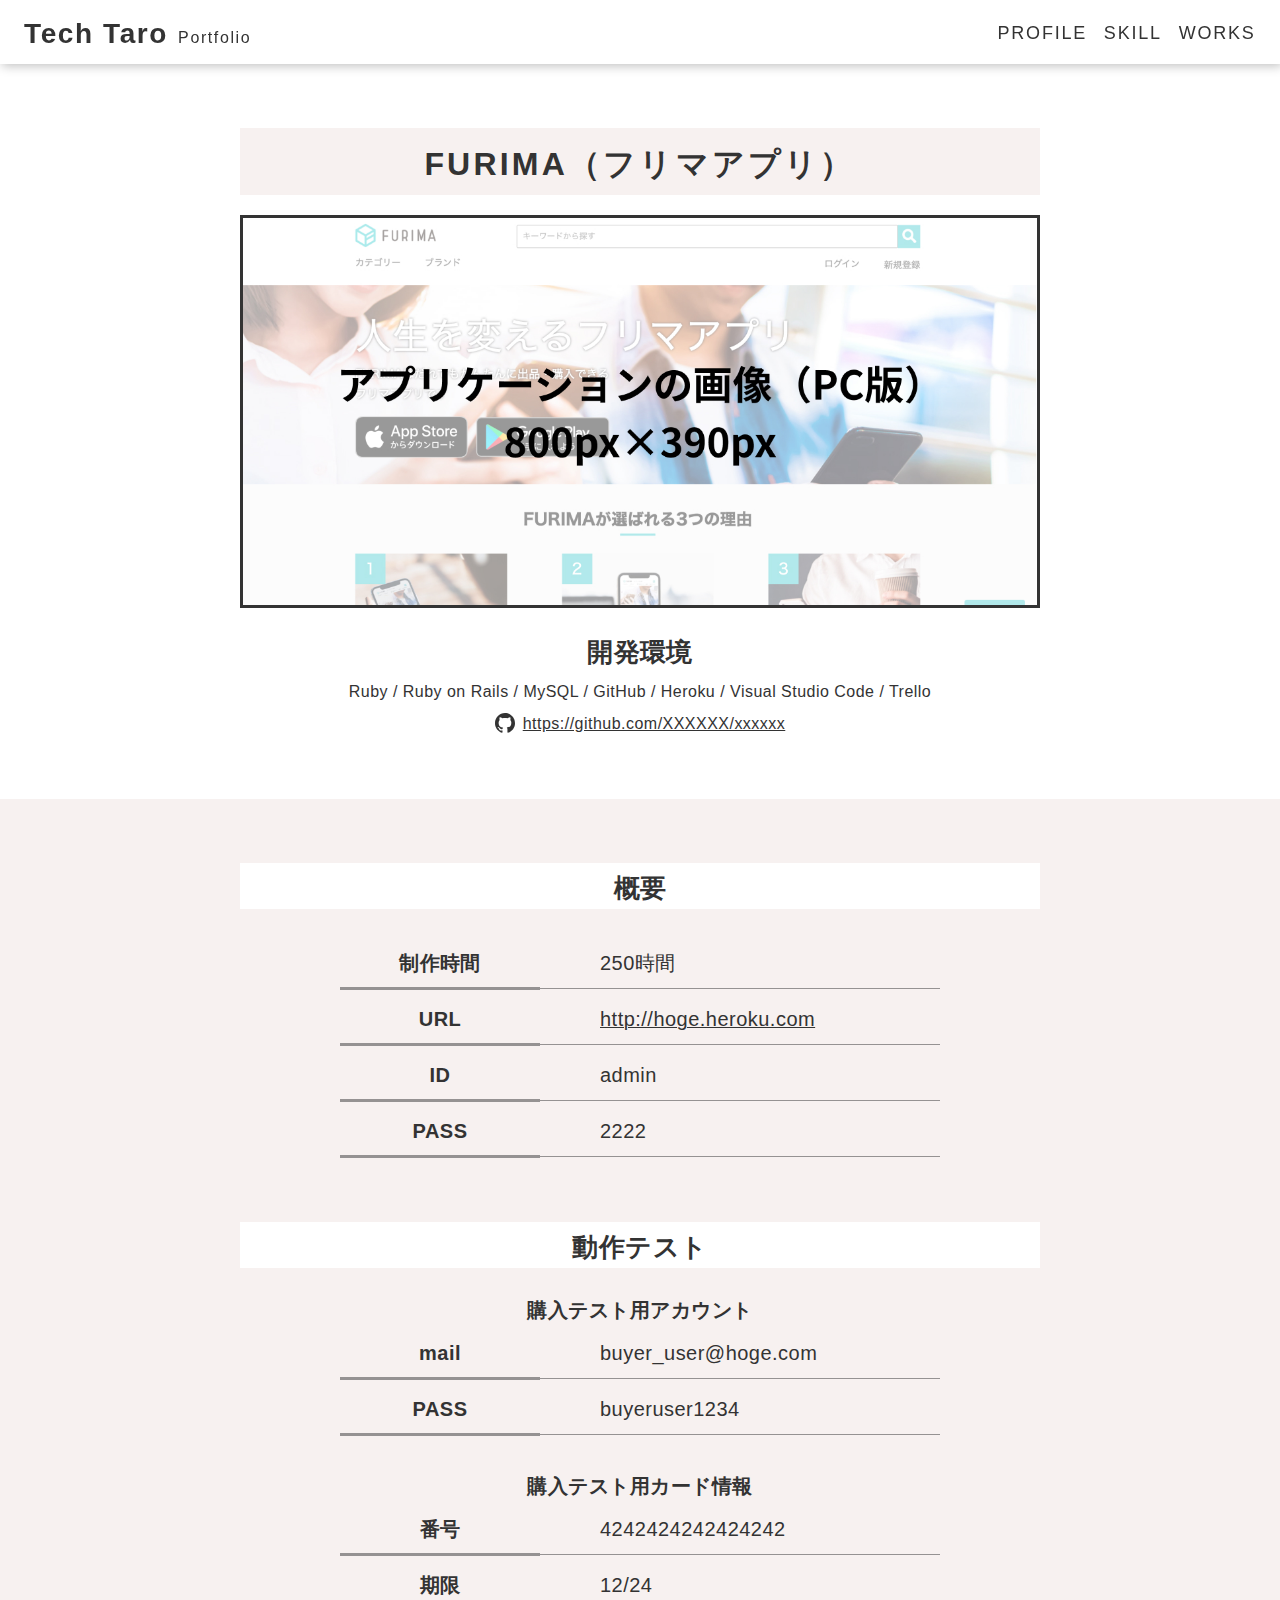
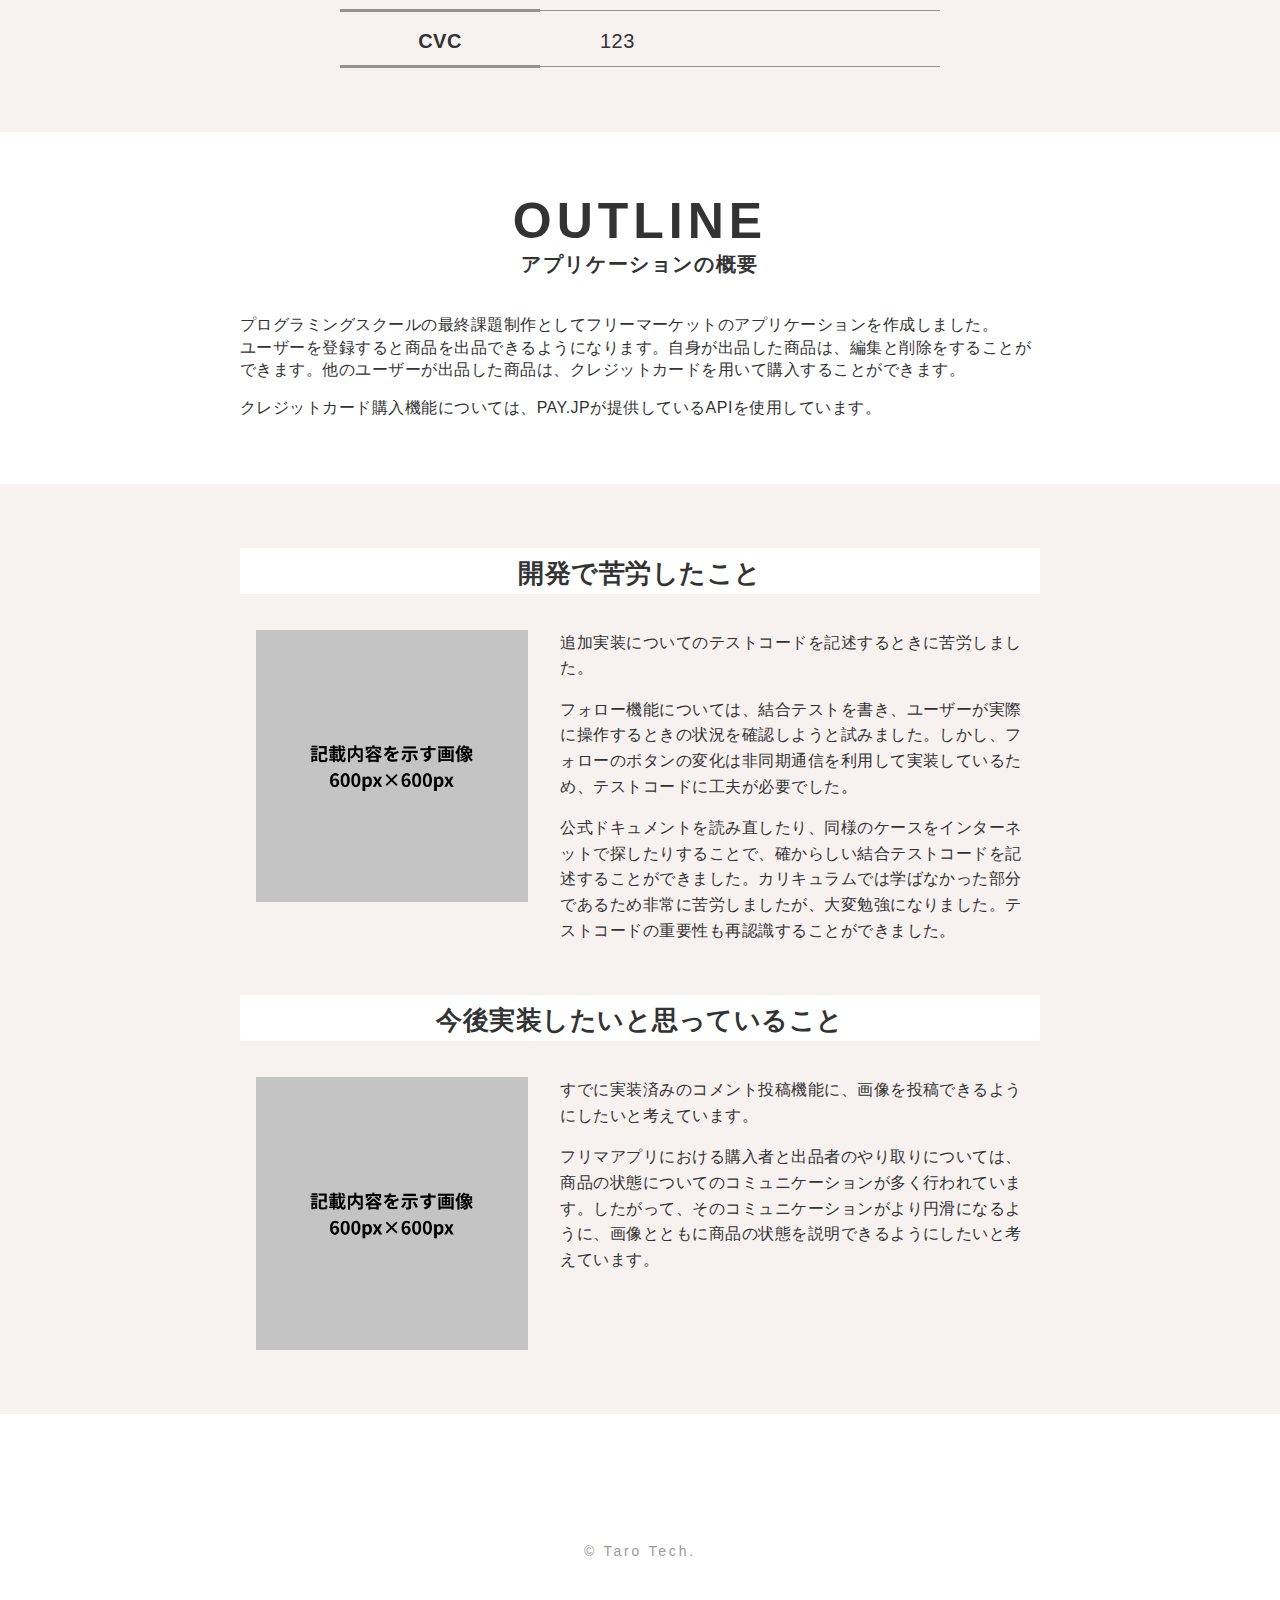
==== works/01.html @ 16faa187 "push" ====
<!DOCTYPE html>
<html>
  <head>
    <meta charset="utf-8">
    <!-- 記載番号：2 -->
    <title>FURIMA（フリマアプリ）</title>
    <meta name="viewport" content="width=device-width, initial-scale=1.0">
    <link rel="stylesheet" href="../css/style.css" />
  </head>
  <body class="p-work">
    <header id="header" class="header">
      <div class="header__logo">
          <h1>
            <a href="../">
              <!-- 記載番号：1 -->
              <span class="header__logo-title">Tech Taro</span>
              <span class="header__logo-sub">Portfolio</span>
            </a>
          </h1>
        </div>
        <div class="header__hamburger">
          <i></i>
        </div>
        <nav class="header__gnav">
          <ul class="header__gnav-list">
            <li class="header__gnav-item"><a href="../#a-profile">PROFILE</a></li>
            <li class="header__gnav-item"><a href="../#a-skill">SKILL</a></li>
            <li class="header__gnav-item"><a href="../#a-works">WORKS</a></li>
          </ul>
        </nav>
    </header>
    <main>
      <section class="p-work-firstview">
        <div class="section-inner">
          <!-- 記載番号：2（記載番号2は5行目にもあるので気をつけてください） -->
          <h2>FURIMA（フリマアプリ）</h2>
          <div class="p-work-firstview__pict obj-fit-img">
            <!-- images/01に配置した、FURIMAの画像（PC版）のパスを記載する -->
            <img src="../images/work/01/pict-work01-firstview_pc.jpg" class="show-pc">
            <!-- images/01に配置した、FURIMAの画像（SP版）のパスを記載する -->
            <img src="../images/work/01/pict-work01-firstview_sp.jpg" class="show-sp">
          </div>
          <div class="p-work-firstview__text-area">
            <h3 class="p-work-firstview__text-titile">開発環境</h3>
            <!-- 記載番号：3 -->
            <p class="p-work-firstview__text">Ruby / Ruby on Rails / MySQL / GitHub / Heroku / Visual Studio Code / Trello</p>
            <!-- 記載番号：4 -->
            <p class="p-work-firstview__text-link"><a href="__URL__" target="_blank">https://github.com/XXXXXX/xxxxxx</a></p>
          </div>
        </div>
      </section>
      <section class="p-work-summary">
        <div class="section-inner">
          <ul class="p-work-summary__list">
            <li class="p-work-summary__item">
              <h3>概要</h3>
              <table class="p-work-summary__item-table">
                <tr>
                  <th>制作時間</th>
                  <!-- 記載番号：5 -->
                  <td>250時間</td>
                </tr>
                <tr>
                  <th>URL</th>
                  <!-- 記載番号：6 -->
                  <td><a href="__URL__" target="_blank">http://hoge.heroku.com</a></td>
                </tr>
                <tr>
                  <th>ID</th>
                  <!-- 記載番号：7 -->
                  <td>admin</td>
                </tr>
                <tr>
                  <th>PASS</th>
                  <!-- 記載番号：8 -->
                  <td>2222</td>
                </tr>
              </table>
            </li>
            <li class="p-work-summary__item">
              <h3>動作テスト</h3>
              <h4>購入テスト用アカウント</h4>
              <table class="p-work-summary__item-table">
                <tr>
                  <th>mail</th>
                  <!-- 記載番号：9 -->
                  <td>buyer_user@hoge.com</td>
                </tr>
                <tr>
                  <th>PASS</th>
                  <!-- 記載番号：10 -->
                  <td>buyeruser1234</td>
                </tr>
              </table>
              <h4>購入テスト用カード情報</h4>
              <table class="p-work-summary__item-table">
                <tr>
                  <th>番号</th>
                  <!-- 記載番号：11 -->
                  <td>4242424242424242</td>
                </tr>
                <tr>
                  <th>期限</th>
                  <!-- 記載番号：12 -->
                  <td>12/24</td>
                </tr>
                <tr>
                  <th>CVC</th>
                  <!-- 記載番号：13 -->
                  <td>123</td>
                </tr>
              </table>
            </li>
          </ul>
        </div>
      </section>
      <section class="p-work-outline">
        <div class="section-inner">
          <div class="heading">
            <h2>OUTLINE<span>アプリケーションの概要</span></h2>
          </div>
          <div class="contents">
            <!-- 記載番号：14 -->
            <div class="p-work-outline__text">
              <p>
                プログラミングスクールの最終課題制作としてフリーマーケットのアプリケーションを作成しました。
                <br>
                ユーザーを登録すると商品を出品できるようになります。自身が出品した商品は、編集と削除をすることができます。他のユーザーが出品した商品は、クレジットカードを用いて購入することができます。
              </p>
              <p>
                クレジットカード購入機能については、PAY.JPが提供しているAPIを使用しています。
              </p>
            </div>
          </div>
        </div>
      </section>
      <section class="p-work-about">
        <div class="section-inner">
          <ul class="p-work-about__list">
            <li class="p-work-about__item">
              <h3>開発で苦労したこと</h3>
              <div class="p-work-about__item-block p-work-about__item-block-2column">
                <div class="p-work-about__item-block-pict obj-fit-img">
                  <!-- images/01に配置した、記載内容を表す画像のパスを記載する -->
                  <img src="../images/work/01/pict-work01-about-dammy.jpg">
                </div>
                <!-- 記載番号：15 -->
                <div class="p-work-about__item-block-text">
                  <p>
                    追加実装についてのテストコードを記述するときに苦労しました。
                  </p>
                  <p>
                    フォロー機能については、結合テストを書き、ユーザーが実際に操作するときの状況を確認しようと試みました。しかし、フォローのボタンの変化は非同期通信を利用して実装しているため、テストコードに工夫が必要でした。
                  </p>
                  <p>
                    公式ドキュメントを読み直したり、同様のケースをインターネットで探したりすることで、確からしい結合テストコードを記述することができました。カリキュラムでは学ばなかった部分であるため非常に苦労しましたが、大変勉強になりました。テストコードの重要性も再認識することができました。
                  </p>
                </div>
              </div>
            </li>
            <li class="p-work-about__item">
              <h3>今後実装したいと思っていること</h3>
              <div class="p-work-about__item-block p-work-about__item-block-2column">
                <div class="p-work-about__item-block-pict obj-fit-img">
                  <!-- images/01に配置した、記載内容を表す画像のパスを記載する -->
                  <img src="../images/work/01/pict-work01-about-dammy.jpg">
                </div>
                <!-- 記載番号：16 -->
                <div class="p-work-about__item-block-text">
                  <p>
                    すでに実装済みのコメント投稿機能に、画像を投稿できるようにしたいと考えています。
                  </p>
                  <p>
                    フリマアプリにおける購入者と出品者のやり取りについては、商品の状態についてのコミュニケーションが多く行われています。したがって、そのコミュニケーションがより円滑になるように、画像とともに商品の状態を説明できるようにしたいと考えています。
                  </p>
                </div>
              </div>
            </li>
          </ul>
        </div>
      </section>
      <section class="p-work-others">
        <div class="section-inner">

        </div>
      </section>
    </main>
    <!-- 記載番号：1 -->
    <footer id="footer" class="footer"><p>&copy; Taro Tech.</p></footer>
    <script src="https://cdn.jsdelivr.net/npm/jquery@3/dist/jquery.min.js"></script>
    <script type="text/javascript" src="../js/ofi.min.js"></script>
    <script type="text/javascript" src="../js/script.js"></script>
  </body>
</html>
---- css/style.css ----
html,body,div,span,applet,object,iframe,h1,h2,h3,h4,h5,h6,p,blockquote,pre,a,abbr,acronym,address,big,cite,code,del,dfn,em,img,ins,kbd,q,s,samp,small,strike,strong,sub,sup,tt,var,b,u,i,center,dl,dt,dd,ol,ul,li,fieldset,form,label,legend,table,caption,tbody,tfoot,thead,tr,th,td,article,aside,canvas,details,embed,figure,figcaption,footer,header,hgroup,menu,nav,output,ruby,section,summary,time,mark,audio,video{margin:0;padding:0;border:0;font-size:100%;font:inherit;vertical-align:baseline}article,aside,details,figcaption,figure,footer,header,hgroup,menu,nav,section{display:block}body{line-height:1}ol,ul{list-style:none}blockquote,q{quotes:none}blockquote:before,blockquote:after,q:before,q:after{content:'';content:none}table{border-collapse:collapse;border-spacing:0}*,::before,::after{-webkit-box-sizing:border-box;box-sizing:border-box;background-repeat:no-repeat}::before,::after{text-decoration:inherit;vertical-align:inherit}html{cursor:default;line-height:1.5;-moz-tab-size:4;-o-tab-size:4;tab-size:4;-webkit-tap-highlight-color:transparent;-ms-text-size-adjust:100%;-webkit-text-size-adjust:100%;word-break:break-word}body{margin:0}h1{font-size:2em;margin:0.67em 0}dl dl,dl ol,dl ul,ol dl,ul dl{margin:0}ol ol,ol ul,ul ol,ul ul{margin:0}hr{color:inherit;height:0;overflow:visible}main{display:block}nav ol,nav ul{list-style:none;padding:0}pre{font-family:monospace, monospace;font-size:1em;overflow:auto;-ms-overflow-style:scrollbar}a{background-color:transparent}abbr[title]{text-decoration:underline;-webkit-text-decoration:underline dotted;text-decoration:underline dotted}b,strong{font-weight:bolder}code,kbd,samp{font-family:monospace, monospace;font-size:1em}small{font-size:80%}audio,canvas,iframe,img,svg,video{vertical-align:middle}audio,video{display:inline-block}audio:not([controls]){display:none;height:0}iframe{border-style:none}img{border-style:none}svg:not([fill]){fill:currentColor}svg:not(:root){overflow:hidden}table{border-collapse:collapse;border-color:inherit;text-indent:0}button,input,select{margin:0}button{overflow:visible;text-transform:none}button,[type="button"],[type="reset"],[type="submit"]{-webkit-appearance:button}fieldset{border:1px solid #a0a0a0;padding:0.35em 0.75em 0.625em}input{overflow:visible}legend{color:inherit;display:table;max-width:100%;white-space:normal}progress{display:inline-block;vertical-align:baseline}select{text-transform:none}textarea{margin:0;overflow:auto;resize:vertical;resize:block}[type="checkbox"],[type="radio"]{padding:0}[type="search"]{-webkit-appearance:textfield;outline-offset:-2px}::-webkit-inner-spin-button,::-webkit-outer-spin-button{height:auto}::-webkit-input-placeholder{color:inherit;opacity:0.54}::-webkit-search-decoration{-webkit-appearance:none}::-webkit-file-upload-button{-webkit-appearance:button;font:inherit}::-moz-focus-inner{border-style:none;padding:0}:-moz-focusring{outline:1px dotted ButtonText}:-moz-ui-invalid{box-shadow:none}details{display:block}dialog{background-color:white;border:solid;color:black;display:block;height:-moz-fit-content;height:-webkit-fit-content;height:fit-content;left:0;margin:auto;padding:1em;position:absolute;right:0;width:-moz-fit-content;width:-webkit-fit-content;width:fit-content}dialog:not([open]){display:none}summary{display:list-item}canvas{display:inline-block}template{display:none}a,area,button,input,label,select,summary,textarea,[tabindex]{-ms-touch-action:manipulation}[hidden]{display:none}[aria-busy="true"]{cursor:progress}[aria-controls]{cursor:pointer}[aria-disabled="true"],[disabled]{cursor:not-allowed}[aria-hidden="false"][hidden]{display:initial}[aria-hidden="false"][hidden]:not(:focus){clip:rect(0, 0, 0, 0);position:absolute}html{text-rendering:optimizeLegibility;height:100%;-webkit-box-sizing:border-box;box-sizing:border-box;font-size:62.5%}body{font-family:"Avenir","ヒラギノ角ゴ Pro","Hiragino Kaku Gothic Pro","Meiryo UI","メイリオ",Meiryo,"ＭＳ Ｐゴシック","MS PGothic",sans-serif;font-size:1.6rem;font-weight:400;line-height:1.4;letter-spacing:.03em;color:#333}a{text-decoration:underline;color:#333;-webkit-transition:.2s;transition:.2s}a:hover,a:active,a:focus{text-decoration:none}img{width:100%}img[src*="_pc"]{display:block;width:100%}@media screen and (max-width: 599px){img[src*="_pc"]{display:none}}img[src*="_sp"]{display:none}@media screen and (max-width: 599px){img[src*="_sp"]{display:block;width:100%}}.show-pc{display:block !important}@media screen and (max-width: 599px){.show-pc{display:none !important}}.show-sp{display:none !important}@media screen and (max-width: 599px){.show-sp{display:block !important}}section{padding:64px 3%}@media screen and (max-width: 599px){section{padding:40px 5%}}section:nth-of-type(2n){background-color:#F7F1F0}.section-inner{width:100%;max-width:800px;margin:0 auto}.heading h2{font-size:5rem;font-weight:800;text-align:center;letter-spacing:.1em;line-height:1}@media screen and (max-width: 599px){.heading h2{font-size:3rem}}.heading h2 span{display:block;margin:8px 0 0 0;font-size:2rem;letter-spacing:.08em;line-height:1}@media screen and (max-width: 599px){.heading h2 span{font-size:1.2rem}}.contents{margin:40px 0 0 0}@media screen and (max-width: 599px){.contents{margin:24px 0 0 0}}.bg-primary-color{background-color:#F7F1F0}.button{display:inline-block;position:relative;width:100%;max-width:240px;margin:0 auto;padding:.6em 3em .6em 2.5em;background:#333;border:0;border-radius:100px;text-align:center;color:#fff;font-size:2rem;font-weight:700;letter-spacing:.15em;line-height:1;text-decoration:none;-webkit-transition:.2s;transition:.2s;cursor:pointer}@media screen and (max-width: 767px){.button{padding:.6em 3em .6em 2.5em}}.button:after{content:"";position:absolute;top:50%;right:1.8em;width:.6em;height:.6em;border-top:4px solid #fff;border-right:4px solid #fff;-webkit-transition:.2s;transition:.2s;-webkit-transform:translateY(-50%) rotate(45deg);-ms-transform:translateY(-50%) rotate(45deg);transform:translateY(-50%) rotate(45deg)}.button:hover{opacity:.8}.button:hover:after{right:1.6em}.obj-fit-img img{font-family:"object-fit:cover";-o-object-fit:cover;object-fit:cover}.header{position:fixed;width:100%;padding:20px 24px 16px;background:rgba(255,255,255,0.7);-webkit-box-shadow:2px 2px 10px rgba(0,0,0,0.25);box-shadow:2px 2px 10px rgba(0,0,0,0.25);z-index:100;display:-webkit-box;display:-ms-flexbox;display:flex;-webkit-box-pack:justify;-ms-flex-pack:justify;justify-content:space-between;-webkit-box-align:center;-ms-flex-align:center;align-items:center}.header__logo h1{font-size:1.6rem;font-weight:400;letter-spacing:.1em;line-height:1;margin:0}.header__logo h1 a{text-decoration:none;-webkit-transition:.2s;transition:.2s}.header__logo h1 a:hover{opacity:.8}.header__logo-title{font-size:2.8rem;font-weight:900}@media screen and (max-width: 599px){.header__logo-title{font-size:2.4rem}}.header__logo-sub{margin:0 0 0 4px}@media screen and (max-width: 599px){.header__logo-sub{font-size:1.4rem}}@media screen and (max-width: 599px){.header__gnav{position:absolute;top:0;left:50%;-webkit-transform:translateX(-50%);-ms-transform:translateX(-50%);transform:translateX(-50%);width:100vw;height:100vh;background:#fff;z-index:110;opacity:0;-webkit-transition:visibility 0.5s, opacity 0.5s;transition:visibility 0.5s, opacity 0.5s;visibility:hidden}}.header__gnav-list{display:-webkit-box;display:-ms-flexbox;display:flex}@media screen and (max-width: 599px){.header__gnav-list{-ms-flex-wrap:wrap;flex-wrap:wrap}}@media screen and (max-width: 599px){.header__gnav-item{width:100%;margin:80px 0 0 0;padding:24px 0;text-align:center}}.header__gnav-item+.header__gnav-item{margin:0 0 0 16px}@media screen and (max-width: 599px){.header__gnav-item+.header__gnav-item{margin:0}}.header__gnav-item a{position:relative;font-size:1.8rem;letter-spacing:.1em;text-decoration:none;padding:0 .02em}@media screen and (max-width: 599px){.header__gnav-item a{display:block;font-size:2.4rem;letter-spacing:.15em}}.header__gnav-item a:before{content:'';position:absolute;left:0;bottom:-2px;width:0%;height:1px;background:#333;z-index:-1;-webkit-transition:all .3s;transition:all .3s}@media screen and (max-width: 599px){.header__gnav-item a:before{content:none}}.header__gnav-item a:hover:before{width:100%}.header .header__hamburger{display:none}@media screen and (max-width: 599px){.header .header__hamburger{z-index:100;position:relative;display:block;height:32px;width:32px;z-index:150}}.header .header__hamburger:hover{cursor:pointer}.header .header__hamburger>i{position:absolute;width:100%;height:3px;top:50%;left:50%;background-color:#333;pointer-events:auto;-webkit-transform:translateX(-50%) translateY(-50%);-ms-transform:translateX(-50%) translateY(-50%);transform:translateX(-50%) translateY(-50%)}.header .header__hamburger>i:before,.header .header__hamburger>i:after{position:absolute;display:block;width:100%;height:3px;left:50%;background-color:#333;content:"";-webkit-transition:-webkit-transform 0.35s;transition:-webkit-transform 0.35s;transition:transform 0.35s;transition:transform 0.35s, -webkit-transform 0.35s;-webkit-transform-origin:50% 50%;-ms-transform-origin:50% 50%;transform-origin:50% 50%}.header .header__hamburger>i:before{-webkit-transform:translate(-50%, -12px);-ms-transform:translate(-50%, -12px);transform:translate(-50%, -12px)}.header .header__hamburger>i:after{-webkit-transform:translate(-50%, 12px);-ms-transform:translate(-50%, 12px);transform:translate(-50%, 12px)}.header .header__hamburger.is-active>i{background-color:transparent}.header .header__hamburger.is-active>i:before{-webkit-transform:translate(-50%, -50%) rotate(45deg);-ms-transform:translate(-50%, -50%) rotate(45deg);transform:translate(-50%, -50%) rotate(45deg)}.header .header__hamburger.is-active>i:after{-webkit-transform:translate(-50%, -50%) rotate(-45deg);-ms-transform:translate(-50%, -50%) rotate(-45deg);transform:translate(-50%, -50%) rotate(-45deg)}@media screen and (max-width: 599px){.header .header__hamburger.is-active ~ .header__gnav{display:block;visibility:visible;opacity:1}}.footer{padding:0 5% 40px;color:#999;font-size:1.4rem;text-align:center;letter-spacing:.2em}@media screen and (max-width: 767px){.footer{padding:24px 5% 24px}}.firstview{padding:132px 5% 64px;background:#F7F1F0;overflow:hidden}@media screen and (max-width: 599px){.firstview{padding:132px 5% 80px}}.firstview-bg{position:relative;background:#F7F1F0;background-repeat:no-repeat, no-repeat;background-size:cover}.firstview-bg:before{content:"";position:absolute;width:500px;height:230px;background:url("../images/bg-firstview-left_pc.png") no-repeat border-box left top/contain;top:0;left:0}@media screen and (max-width: 599px){.firstview-bg:before{width:240px;height:140px;background:url("../images/bg-firstview-left_sp.png") no-repeat border-box left top/contain}}.firstview-bg:after{content:"";position:absolute;width:500px;height:220px;background:url("../images/bg-firstview-right_pc.png") no-repeat border-box right bottom/contain;bottom:0;right:0}@media screen and (max-width: 599px){.firstview-bg:after{width:200px;height:100px;background:url("../images/bg-firstview-right_sp.png") no-repeat border-box right bottom/contain}}.firstview__inner{position:relative;margin:0 auto;z-index:50}.firstview__main{display:-webkit-box;display:-ms-flexbox;display:flex;-webkit-box-pack:center;-ms-flex-pack:center;justify-content:center}@media screen and (max-width: 599px){.firstview__main{-webkit-box-orient:vertical;-webkit-box-direction:normal;-ms-flex-direction:column;flex-direction:column;-webkit-box-align:center;-ms-flex-align:center;align-items:center}}.firstview__main-pict img{width:200px;height:200px}@media screen and (max-width: 599px){.firstview__main-pict img{width:140px;height:140px}}.firstview__info{display:-webkit-box;display:-ms-flexbox;display:flex;-webkit-box-orient:vertical;-webkit-box-direction:normal;-ms-flex-direction:column;flex-direction:column;-webkit-box-pack:center;-ms-flex-pack:center;justify-content:center;margin:0 0 30px 100px}@media screen and (max-width: 1024px){.firstview__info{margin:0 0 30px 40px}}@media screen and (max-width: 599px){.firstview__info{margin:24px 0 0 0}}.firstview__info h2{display:-webkit-box;display:-ms-flexbox;display:flex;-webkit-box-align:baseline;-ms-flex-align:baseline;align-items:baseline;letter-spacing:.1em;line-height:1;margin:0}@media screen and (max-width: 767px){.firstview__info h2{-ms-flex-wrap:wrap;flex-wrap:wrap}}@media screen and (max-width: 599px){.firstview__info h2{text-align:center}}.firstview__info-name{font-size:2.8rem;font-weight:900}@media screen and (max-width: 599px){.firstview__info-name{font-size:2.6rem;width:100%}}.firstview__info-name-sm{margin:0 0 0 8px;font-size:1.8rem;font-weight:300}@media screen and (max-width: 767px){.firstview__info-name-sm{width:100%;margin:8px 0 0 0;text-align:left}}@media screen and (max-width: 599px){.firstview__info-name-sm{text-align:center;letter-spacing:.08em}}.firstview__info-origin-list{margin:16px 0 0 0}@media screen and (max-width: 599px){.firstview__info-origin-list{text-align:center}}.firstview__info-origin-item{margin:4px 0 0 0;font-weight:700}.firstview__info-account-list{display:-webkit-box;display:-ms-flexbox;display:flex;margin:20px 0 0 0}@media screen and (max-width: 599px){.firstview__info-account-list{-webkit-box-pack:center;-ms-flex-pack:center;justify-content:center}}.firstview__info-account-item{max-width:60px;margin:4px 0 0 0;text-align:center}.firstview__info-account-item+.firstview__info-account-item{margin:0 0 0 20px}@media screen and (max-width: 599px){.firstview__info-account-item+.firstview__info-account-item{margin:0 0 0 16px}}.firstview__info-account-item a{display:block;-webkit-transition:.2s;transition:.2s}.firstview__info-account-item a:hover{opacity:.8}.firstview__info-account-item a .firstview__info-account-pict{max-width:50px}.firstview__info-account-item a .firstview__info-account-name{display:inline-block;margin:4px 0 0 0;color:#999}.firstview__point{max-width:640px;margin:32px auto 0}.firstview__point-heading{text-align:center}.firstview__point-heading h3{position:relative;font-size:2.8rem;font-weight:800;line-height:1;padding:0 0 16px 0}.firstview__point-heading h3:before{content:"";position:absolute;left:50%;bottom:0;display:inline-block;width:50px;height:1px;-webkit-transform:translate(-50%);-ms-transform:translate(-50%);transform:translate(-50%);background-color:#333;opacity:.5}.firstview__point-list{display:-webkit-box;display:-ms-flexbox;display:flex;-webkit-box-orient:vertical;-webkit-box-direction:normal;-ms-flex-direction:column;flex-direction:column;margin:32px 0 0 30px}@media screen and (max-width: 599px){.firstview__point-list{margin:16px 0 0 0}}.firstview__point-item{width:auto;padding-left:1em;text-indent:-1em;font-size:2rem;font-weight:700;line-height:1.6;text-shadow:1px 0 0 #F7F1F0,1px 1px 0 #F7F1F0,0 1px 0 #F7F1F0,-1px 1px 0 #F7F1F0,-1px 0 0 #F7F1F0,-1px -1px 0 #F7F1F0,0 -1px 0 #F7F1F0,1px -1px 0 #F7F1F0}@media screen and (max-width: 599px){.firstview__point-item{font-size:1.8rem}}.firstview__point-item+.firstview__point-item{margin:16px 0 0 0}@media screen and (max-width: 599px){.firstview__point-item+.firstview__point-item{margin:8px 0 0 0}}.firstview__point-item::before{content:"";width:8px;height:8px;display:inline-block;background-color:#333;position:relative;top:-3px;margin-right:10px}.profile__text-area p{font-weight:400;line-height:1.6;letter-spacing:.08em}.profile__text-area p+p{margin:32px 0 0 0}@media screen and (max-width: 599px){.profile__text-area p+p{margin:16px 0 0 0}}.skill__item{text-align:center}.skill__item+.skill__item{margin:64px 0 0 0}@media screen and (max-width: 599px){.skill__item+.skill__item{margin:32px 0 0 0}}.skill__item h3{padding:12px 3% 8px;background-color:#fff;font-size:2rem;line-height:1;font-weight:700}@media screen and (max-width: 599px){.skill__item h3{font-size:1.8rem}}.skill__item h4{margin:16px 0 0 0;font-size:2rem;line-height:1;font-weight:700}@media screen and (max-width: 599px){.skill__item h4{margin:20px 0 0 0}}.skill__item p{margin:16px 0 0 0;line-height:1.6}@media screen and (max-width: 599px){.skill__item p{margin:12px 0 0 0;padding:0 3%;font-size:1.4rem}}.skill__item p+P{margin:4px 0 0 0}.skill__text-area{margin:40px 0 0 0}@media screen and (max-width: 599px){.skill__text-area{margin:24px 0 0 0}}.skill__text-area p{line-height:1.6}@media screen and (max-width: 599px){.skill__text-area p{font-size:1.5rem}}.skill__text-area p+p{margin:24px 0 0 0}@media screen and (max-width: 599px){.skill__text-area p+p{margin:8px 0 0 0}}.works__list{display:-webkit-box;display:-ms-flexbox;display:flex;-ms-flex-wrap:wrap;flex-wrap:wrap}.works__item{width:calc(1 / 2 * 100% - 35px);margin:0 0 64px 0}@media screen and (max-width: 1024px){.works__item{width:calc(1 / 2 * 100% - 20px);margin:0 0 40px 0}}@media screen and (max-width: 767px){.works__item{width:calc(1 / 2 * 100% - 12px)}}@media screen and (max-width: 599px){.works__item{width:100%;margin:0}}.works__item:nth-child(2n){margin:0 0 0 70px}@media screen and (max-width: 1024px){.works__item:nth-child(2n){margin:0 0 0 40px}}@media screen and (max-width: 767px){.works__item:nth-child(2n){margin:0 0 0 24px}}@media screen and (max-width: 599px){.works__item+.works__item{margin:48px 0 0 0}}.works__item-pict{border:3px solid #333;overflow:hidden}.works__item-pict a{display:block;padding:calc(272 / 365 * 100% / 2);background:no-repeat;background-size:cover;background-position:center}.works__item-pict a img{padding:100%;-webkit-transition:.2s;transition:.2s}.works__item-pict a:hover{-webkit-transform:scale(1.1, 1.1);-ms-transform:scale(1.1, 1.1);transform:scale(1.1, 1.1)}.works__item-pict a:hover img{-webkit-transform:scale(1.1, 1.1);-ms-transform:scale(1.1, 1.1);transform:scale(1.1, 1.1)}.works__item-text-block{text-align:center;margin:12px 0 0 0;padding:0 .5em}.works__item-text-block h3{font-size:1.6rem;font-weight:700;letter-spacing:0.1em;line-height:1.5}@media screen and (max-width: 599px){.works__item-text-block h3{font-size:2rem}}.works__item-text-block p{margin:2px 0 0 0;font-size:1.2rem;letter-spacing:.1em}@media screen and (max-width: 599px){.works__item-text-block p{font-size:1.4rem}}.works__item-btn-block{display:-webkit-box;display:-ms-flexbox;display:flex;-webkit-box-pack:center;-ms-flex-pack:center;justify-content:center;margin:16px 0 0 0}.p-work-firstview .section-inner{padding:64px 0 0}@media screen and (max-width: 599px){.p-work-firstview .section-inner{padding:80px 0 0}}.p-work-firstview h2{padding:14px 16px 8px;background:#F7F1F0;font-size:3.2rem;font-weight:800;text-align:center;letter-spacing:.1em}@media screen and (max-width: 599px){.p-work-firstview h2{font-size:2.6rem}}.p-work-firstview__pict{margin:20px 0 0 0;border:3px solid #333}.p-work-firstview__text-area{margin:24px 0 0 0;text-align:center}@media screen and (max-width: 599px){.p-work-firstview__text-area{margin:16px 0 0 0}}.p-work-firstview__text-area h3{font-size:2.6rem;font-weight:700;line-height:1.6}.p-work-firstview__text{margin:6px 0 0 0;line-height:1.6}.p-work-firstview__text-link{display:-webkit-box;display:-ms-flexbox;display:flex;-webkit-box-pack:center;-ms-flex-pack:center;justify-content:center;-webkit-box-align:start;-ms-flex-align:start;align-items:flex-start;margin:8px 0 0 0}.p-work-firstview__text-link:before{content:"";display:inline-block;width:20px;height:20px;background-image:url("../images/icon-firstview-info-github.svg");background-size:contain;vertical-align:bottom;margin:0 8px 0 0}.p-work-summary__item{text-align:center}.p-work-summary__item+.p-work-summary__item{margin:64px 0 0 0}@media screen and (max-width: 599px){.p-work-summary__item+.p-work-summary__item{margin:32px 0 0 0}}.p-work-summary__item h3{padding:12px 3% 8px;font-size:2.6rem;line-height:1;font-weight:700;background-color:#fff}@media screen and (max-width: 599px){.p-work-summary__item h3{font-size:2.2rem}}.p-work-summary__item h4{margin:32px 0 0 0;font-size:2rem;line-height:1;font-weight:700}@media screen and (max-width: 599px){.p-work-summary__item h4{margin:20px 0 0 0;font-size:2rem}}.p-work-summary__item h4+.p-work-summary__item-table{margin:4px auto 0}@media screen and (max-width: 599px){.p-work-summary__item h4+.p-work-summary__item-table{margin:8px auto 0}}.p-work-summary__item-table{width:100%;max-width:600px;margin:25px auto 0}.p-work-summary__item-table+h4{margin:40px 0 0 0}@media screen and (max-width: 599px){.p-work-summary__item-table tr{display:-webkit-box;display:-ms-flexbox;display:flex;-ms-flex-wrap:wrap;flex-wrap:wrap}}.p-work-summary__item-table tr+tr{padding:15px 0 0}.p-work-summary__item-table th{width:calc(1 / 3 * 100%);padding:15px 0 10px;border-bottom:3px solid rgba(51,51,51,0.5);font-size:2rem;font-weight:700;text-align:center}@media screen and (max-width: 599px){.p-work-summary__item-table th{width:100%;padding:0;border-bottom:none;font-size:1.8rem}}.p-work-summary__item-table td{width:calc(2 / 3 * 100%);padding:0 0 0 60px;border-bottom:1px solid rgba(51,51,51,0.5);font-size:2rem;text-align:left}@media screen and (max-width: 599px){.p-work-summary__item-table td{width:100%;padding:4px 0 8px;font-size:1.6rem;text-align:center}}.p-work-summary__item-table td a{text-decoration-thickness:1px}.p-work-outline__text p+p{margin:16px 0 0 0}@media screen and (max-width: 599px){.p-work-outline__text p+p{margin:12px 0 0 0}}.p-work-about__item+.p-work-about__item{margin:52px 0 0 0}@media screen and (max-width: 599px){.p-work-about__item+.p-work-about__item{margin:32px 0 0 0}}.p-work-about__item h3{padding:12px 3% 8px;background-color:#fff;font-size:2.6rem;line-height:1;font-weight:700;text-align:center}@media screen and (max-width: 599px){.p-work-about__item h3{font-size:1.8rem}}.p-work-about__item-block{margin:24px 0 0 0;padding:0 16px 0}@media screen and (max-width: 599px){.p-work-about__item-block{margin:18px 0 0 0;padding:0 8px 0}}.p-work-about__item-block-2column{display:-webkit-box;display:-ms-flexbox;display:flex;-webkit-box-pack:center;-ms-flex-pack:center;justify-content:center;margin:36px 0 0 0}@media screen and (max-width: 599px){.p-work-about__item-block-2column{-ms-flex-wrap:wrap;flex-wrap:wrap}}.p-work-about__item-block-pict{max-width:300px;width:calc(3 / 11 * 100% + 100px)}@media screen and (max-width: 599px){.p-work-about__item-block-pict{max-width:160px;width:100%}}.p-work-about__item-block-text{width:calc(8 / 11 * 100% - 32px);margin:0 0 0 32px}@media screen and (max-width: 599px){.p-work-about__item-block-text{width:100%;margin:16px 0 0 0}}.p-work-about__item-block p{line-height:1.6}.p-work-about__item-block p+p{margin:16px 0 0 0}@media screen and (max-width: 599px){.p-work-about__item-block p+p{margin:8px 0 0 0}}.p-work-others__list{display:-webkit-box;display:-ms-flexbox;display:flex;-ms-flex-wrap:wrap;flex-wrap:wrap}.p-work-others__item{width:calc(1 / 2 * 100% - 35px);margin:0 0 64px 0}@media screen and (max-width: 1024px){.p-work-others__item{width:calc(1 / 2 * 100% - 20px);margin:0 0 40px 0}}@media screen and (max-width: 767px){.p-work-others__item{width:calc(1 / 2 * 100% - 12px)}}@media screen and (max-width: 599px){.p-work-others__item{width:100%;margin:0}}.p-work-others__item:nth-child(2n){margin:0 0 0 70px}@media screen and (max-width: 1024px){.p-work-others__item:nth-child(2n){margin:0 0 0 40px}}@media screen and (max-width: 767px){.p-work-others__item:nth-child(2n){margin:0 0 0 24px}}@media screen and (max-width: 599px){.p-work-others__item+.p-work-others__item{margin:48px 0 0 0}}.p-work-others__item-pict{border:3px solid #333;overflow:hidden}.p-work-others__item-pict a{display:block;padding:calc(272 / 365 * 100% / 2);background:no-repeat;background-size:cover;background-position:center}.p-work-others__item-pict a img{-webkit-transition:.2s;transition:.2s}.p-work-others__item-pict a:hover{-webkit-transform:scale(1.1, 1.1);-ms-transform:scale(1.1, 1.1);transform:scale(1.1, 1.1)}.p-work-others__item-pict a:hover img{-webkit-transform:scale(1.1, 1.1);-ms-transform:scale(1.1, 1.1);transform:scale(1.1, 1.1)}.p-work-others__item-text-block{text-align:center;margin:12px 0 0 0;padding:0 .5em}.p-work-others__item-text-block h3{font-size:1.6rem;font-weight:700;letter-spacing:0.1em;line-height:1.5}@media screen and (max-width: 599px){.p-work-others__item-text-block h3{font-size:2rem}}.p-work-others__item-text-block p{margin:2px 0 0 0;font-size:1.2rem;letter-spacing:.1em}@media screen and (max-width: 599px){.p-work-others__item-text-block p{font-size:1.4rem}}.p-work-others__item-btn-block{display:-webkit-box;display:-ms-flexbox;display:flex;-webkit-box-pack:center;-ms-flex-pack:center;justify-content:center;margin:16px 0 0 0}
/*# sourceMappingURL=style.css.map */
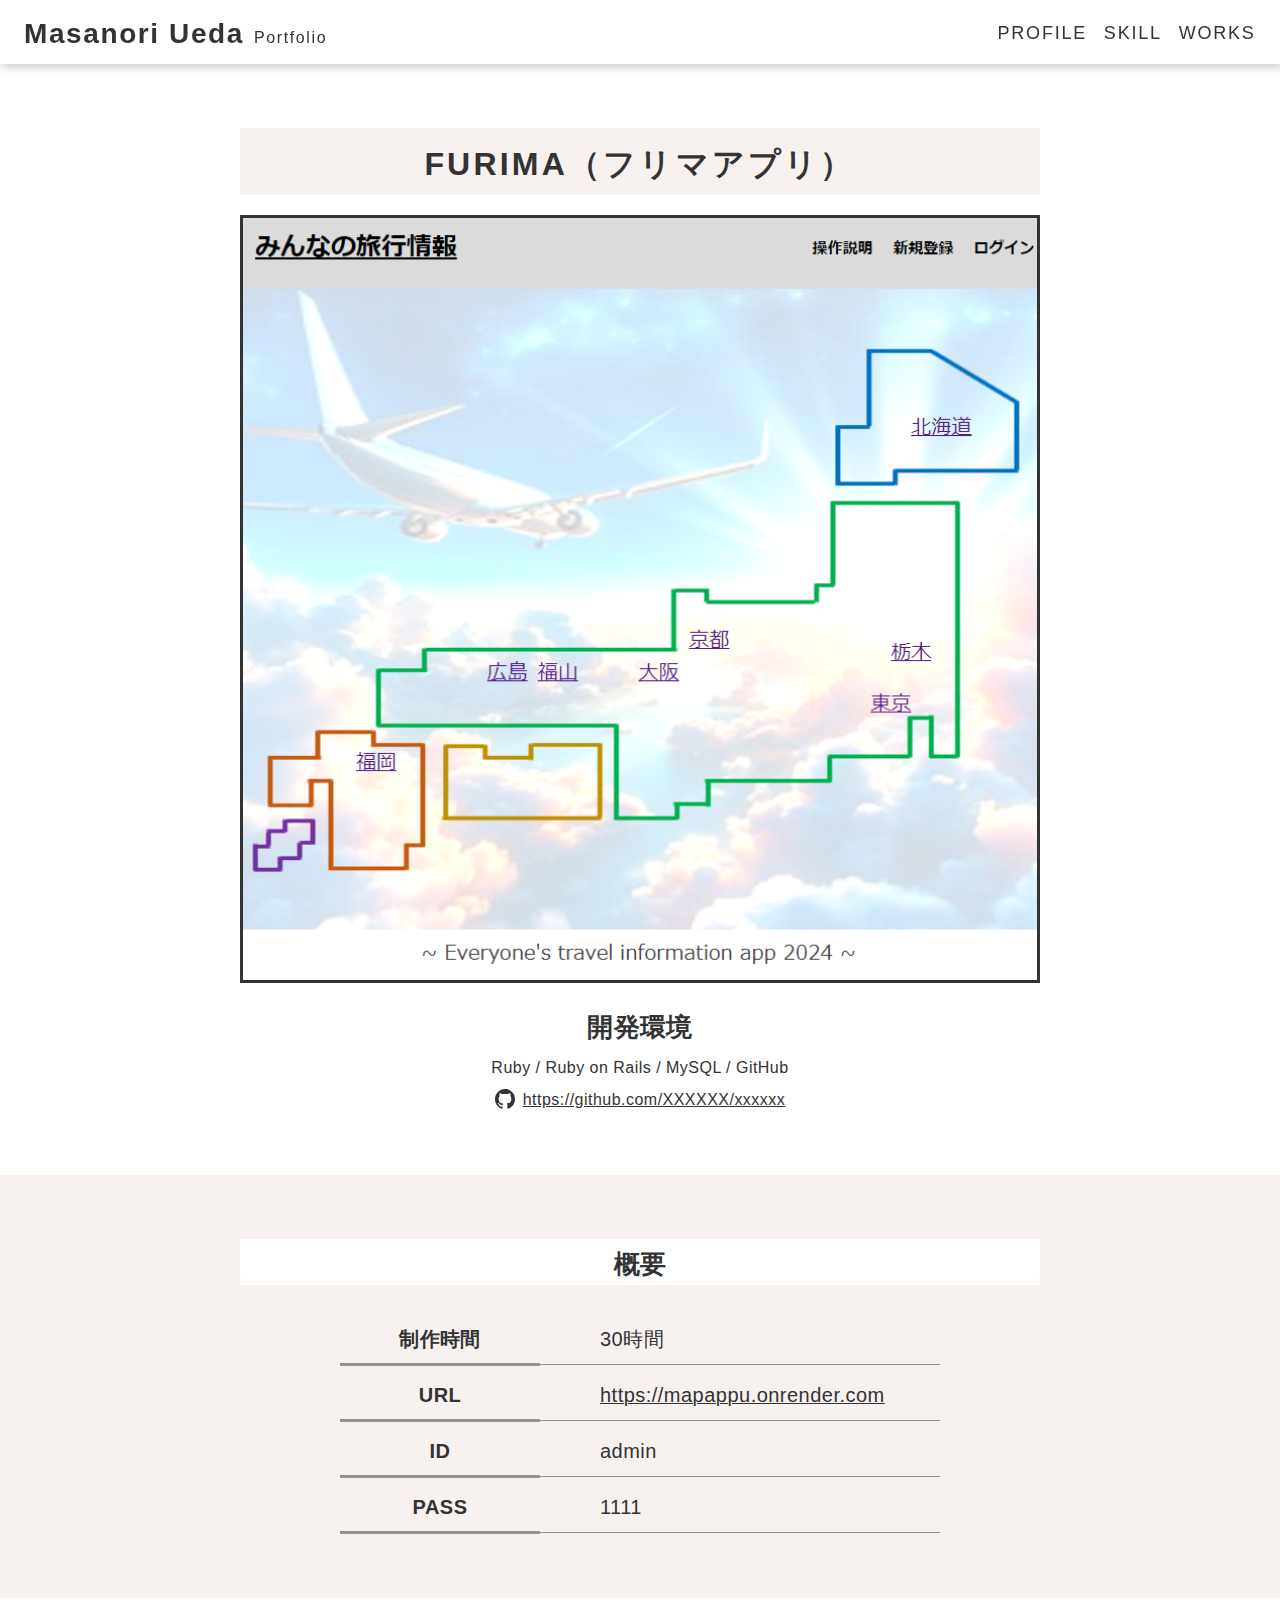
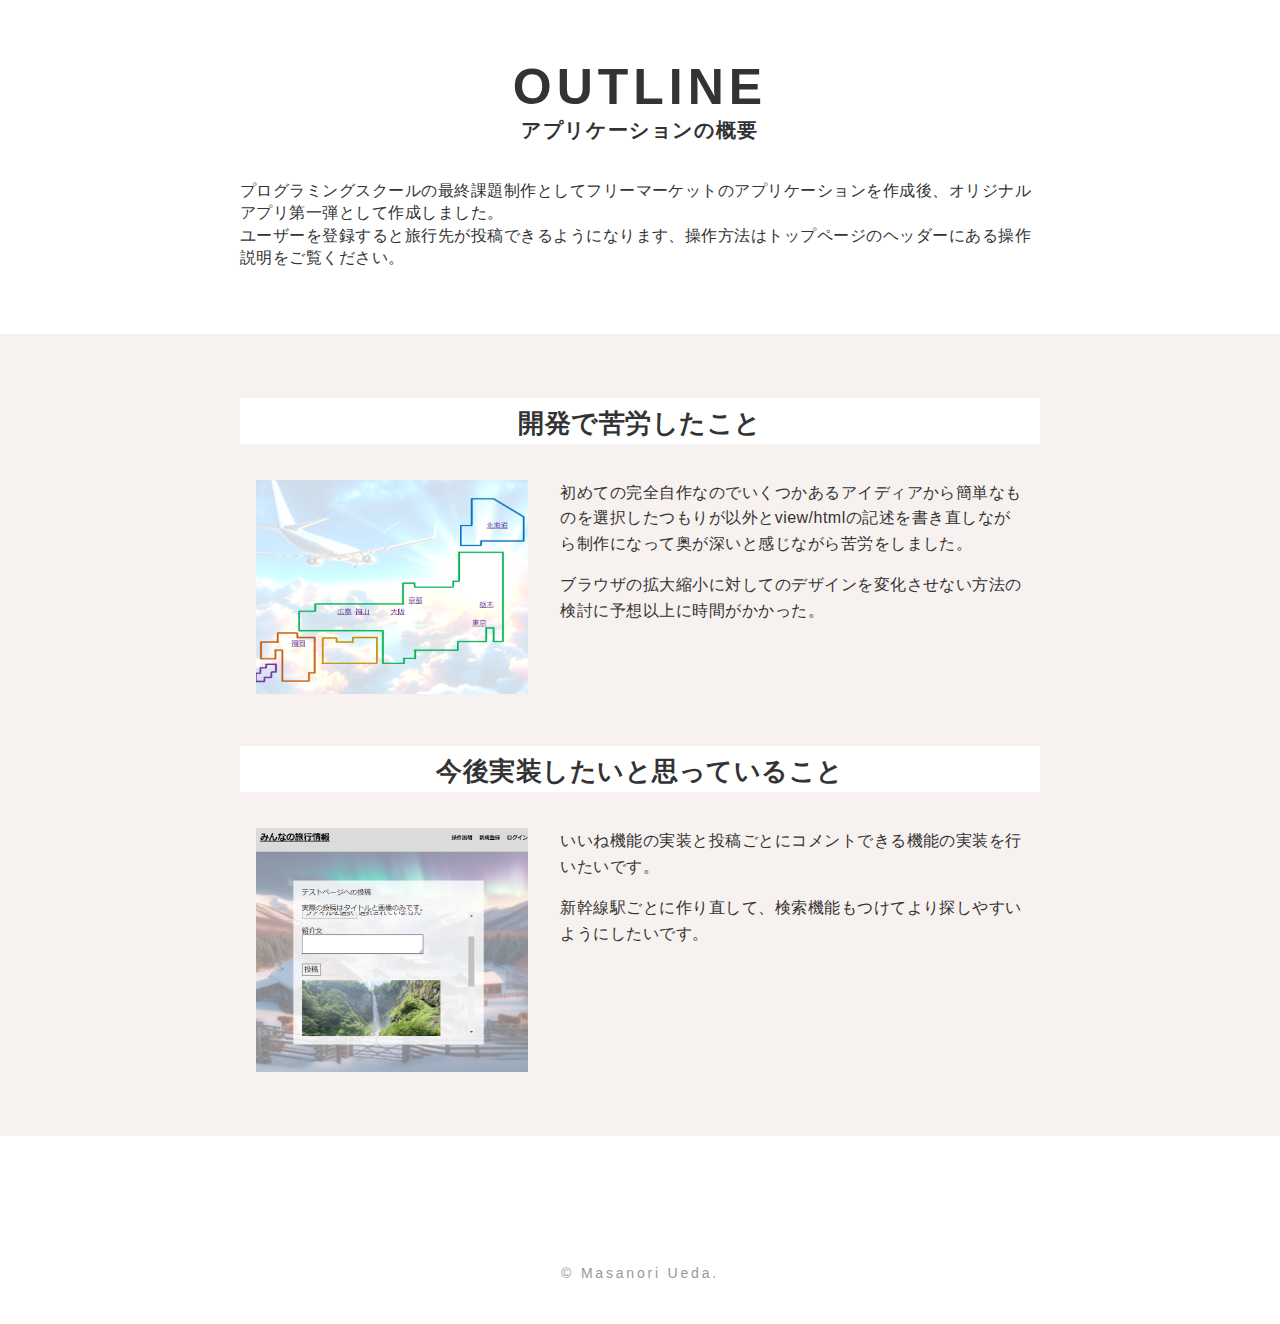
==== commit 1f323e3c: "修正" ====
--- a/works/01.html
+++ b/works/01.html
@@ -3,7 +3,7 @@
   <head>
     <meta charset="utf-8">
     <!-- 記載番号：2 -->
-    <title>FURIMA（フリマアプリ）</title>
+    <title>みんなの旅行情報（旅行先投稿アプリ）</title>
     <meta name="viewport" content="width=device-width, initial-scale=1.0">
     <link rel="stylesheet" href="../css/style.css" />
   </head>
@@ -13,7 +13,7 @@
           <h1>
             <a href="../">
               <!-- 記載番号：1 -->
-              <span class="header__logo-title">Tech Taro</span>
+              <span class="header__logo-title">Masanori Ueda</span>
               <span class="header__logo-sub">Portfolio</span>
             </a>
           </h1>
@@ -36,14 +36,14 @@
           <h2>FURIMA（フリマアプリ）</h2>
           <div class="p-work-firstview__pict obj-fit-img">
             <!-- images/01に配置した、FURIMAの画像（PC版）のパスを記載する -->
-            <img src="../images/work/01/pict-work01-firstview_pc.jpg" class="show-pc">
+            <img src="../images/work/01/みんなの旅行情報.PNG" class="show-pc">
             <!-- images/01に配置した、FURIMAの画像（SP版）のパスを記載する -->
-            <img src="../images/work/01/pict-work01-firstview_sp.jpg" class="show-sp">
+            <img src="../images/work/01/みんなの旅行情報.PNG" class="show-sp">
           </div>
           <div class="p-work-firstview__text-area">
             <h3 class="p-work-firstview__text-titile">開発環境</h3>
             <!-- 記載番号：3 -->
-            <p class="p-work-firstview__text">Ruby / Ruby on Rails / MySQL / GitHub / Heroku / Visual Studio Code / Trello</p>
+            <p class="p-work-firstview__text">Ruby / Ruby on Rails / MySQL / GitHub </p>
             <!-- 記載番号：4 -->
             <p class="p-work-firstview__text-link"><a href="__URL__" target="_blank">https://github.com/XXXXXX/xxxxxx</a></p>
           </div>
@@ -58,12 +58,12 @@
                 <tr>
                   <th>制作時間</th>
                   <!-- 記載番号：5 -->
-                  <td>250時間</td>
+                  <td>30時間</td>
                 </tr>
                 <tr>
                   <th>URL</th>
                   <!-- 記載番号：6 -->
-                  <td><a href="__URL__" target="_blank">http://hoge.heroku.com</a></td>
+                  <td><a href="__URL__" target="_blank">https://mapappu.onrender.com</a></td>
                 </tr>
                 <tr>
                   <th>ID</th>
@@ -73,41 +73,7 @@
                 <tr>
                   <th>PASS</th>
                   <!-- 記載番号：8 -->
-                  <td>2222</td>
-                </tr>
-              </table>
-            </li>
-            <li class="p-work-summary__item">
-              <h3>動作テスト</h3>
-              <h4>購入テスト用アカウント</h4>
-              <table class="p-work-summary__item-table">
-                <tr>
-                  <th>mail</th>
-                  <!-- 記載番号：9 -->
-                  <td>buyer_user@hoge.com</td>
-                </tr>
-                <tr>
-                  <th>PASS</th>
-                  <!-- 記載番号：10 -->
-                  <td>buyeruser1234</td>
-                </tr>
-              </table>
-              <h4>購入テスト用カード情報</h4>
-              <table class="p-work-summary__item-table">
-                <tr>
-                  <th>番号</th>
-                  <!-- 記載番号：11 -->
-                  <td>4242424242424242</td>
-                </tr>
-                <tr>
-                  <th>期限</th>
-                  <!-- 記載番号：12 -->
-                  <td>12/24</td>
-                </tr>
-                <tr>
-                  <th>CVC</th>
-                  <!-- 記載番号：13 -->
-                  <td>123</td>
+                  <td>1111</td>
                 </tr>
               </table>
             </li>
@@ -123,13 +89,9 @@
             <!-- 記載番号：14 -->
             <div class="p-work-outline__text">
               <p>
-                プログラミングスクールの最終課題制作としてフリーマーケットのアプリケーションを作成しました。
+                プログラミングスクールの最終課題制作としてフリーマーケットのアプリケーションを作成後、オリジナルアプリ第一弾として作成しました。
                 <br>
-                ユーザーを登録すると商品を出品できるようになります。自身が出品した商品は、編集と削除をすることができます。他のユーザーが出品した商品は、クレジットカードを用いて購入することができます。
-              </p>
-              <p>
-                クレジットカード購入機能については、PAY.JPが提供しているAPIを使用しています。
-              </p>
+                ユーザーを登録すると旅行先が投稿できるようになります、操作方法はトップページのヘッダーにある操作説明をご覧ください。
             </div>
           </div>
         </div>
@@ -142,18 +104,15 @@
               <div class="p-work-about__item-block p-work-about__item-block-2column">
                 <div class="p-work-about__item-block-pict obj-fit-img">
                   <!-- images/01に配置した、記載内容を表す画像のパスを記載する -->
-                  <img src="../images/work/01/pict-work01-about-dammy.jpg">
+                  <img src="../images/work/02/新幹線駅.PNG">
                 </div>
                 <!-- 記載番号：15 -->
                 <div class="p-work-about__item-block-text">
                   <p>
-                    追加実装についてのテストコードを記述するときに苦労しました。
+                    初めての完全自作なのでいくつかあるアイディアから簡単なものを選択したつもりが以外とview/htmlの記述を書き直しながら制作になって奥が深いと感じながら苦労をしました。
                   </p>
                   <p>
-                    フォロー機能については、結合テストを書き、ユーザーが実際に操作するときの状況を確認しようと試みました。しかし、フォローのボタンの変化は非同期通信を利用して実装しているため、テストコードに工夫が必要でした。
-                  </p>
-                  <p>
-                    公式ドキュメントを読み直したり、同様のケースをインターネットで探したりすることで、確からしい結合テストコードを記述することができました。カリキュラムでは学ばなかった部分であるため非常に苦労しましたが、大変勉強になりました。テストコードの重要性も再認識することができました。
+                    ブラウザの拡大縮小に対してのデザインを変化させない方法の検討に予想以上に時間がかかった。
                   </p>
                 </div>
               </div>
@@ -163,15 +122,15 @@
               <div class="p-work-about__item-block p-work-about__item-block-2column">
                 <div class="p-work-about__item-block-pict obj-fit-img">
                   <!-- images/01に配置した、記載内容を表す画像のパスを記載する -->
-                  <img src="../images/work/01/pict-work01-about-dammy.jpg">
+                  <img src="../images/work/02/投稿追加実装.PNG">
                 </div>
                 <!-- 記載番号：16 -->
                 <div class="p-work-about__item-block-text">
                   <p>
-                    すでに実装済みのコメント投稿機能に、画像を投稿できるようにしたいと考えています。
+                    いいね機能の実装と投稿ごとにコメントできる機能の実装を行いたいです。
                   </p>
                   <p>
-                    フリマアプリにおける購入者と出品者のやり取りについては、商品の状態についてのコミュニケーションが多く行われています。したがって、そのコミュニケーションがより円滑になるように、画像とともに商品の状態を説明できるようにしたいと考えています。
+                    新幹線駅ごとに作り直して、検索機能もつけてより探しやすいようにしたいです。
                   </p>
                 </div>
               </div>
@@ -186,7 +145,7 @@
       </section>
     </main>
     <!-- 記載番号：1 -->
-    <footer id="footer" class="footer"><p>&copy; Taro Tech.</p></footer>
+    <footer id="footer" class="footer"><p>&copy; Masanori Ueda.</p></footer>
     <script src="https://cdn.jsdelivr.net/npm/jquery@3/dist/jquery.min.js"></script>
     <script type="text/javascript" src="../js/ofi.min.js"></script>
     <script type="text/javascript" src="../js/script.js"></script>
